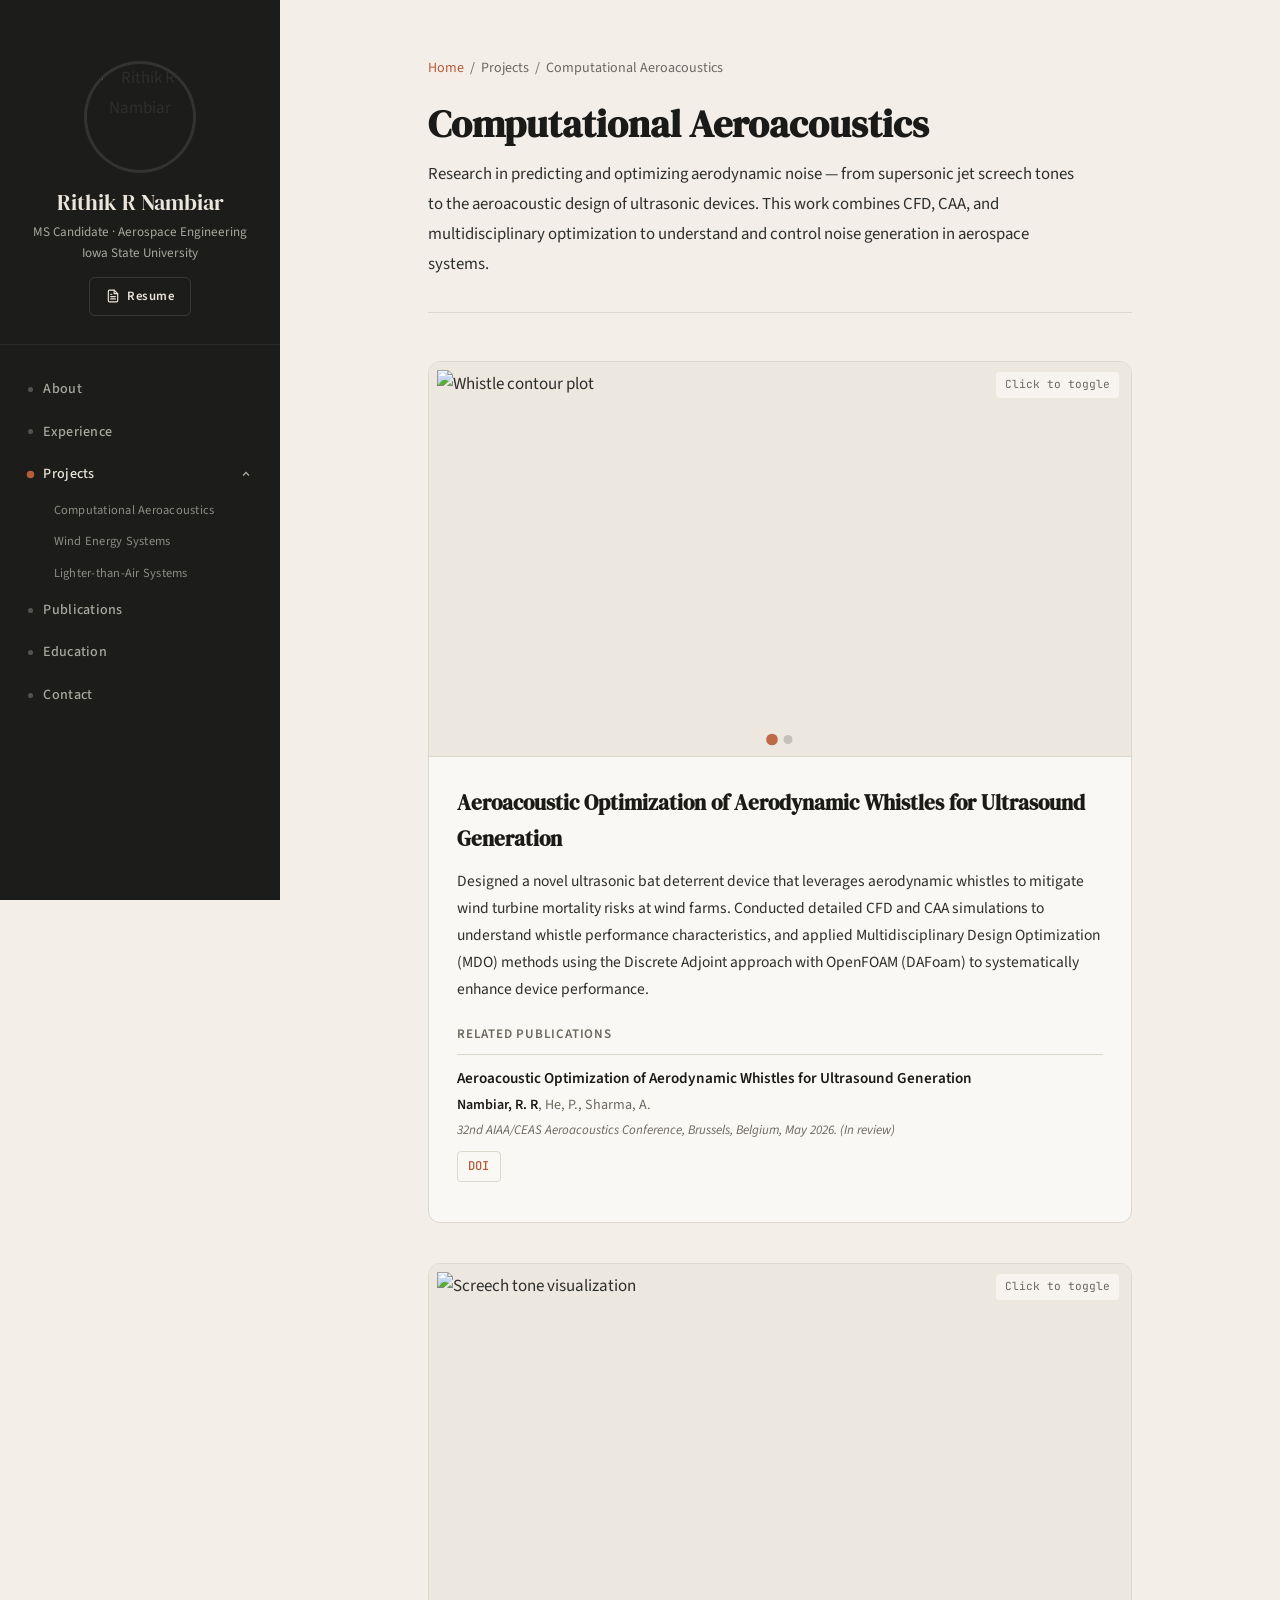
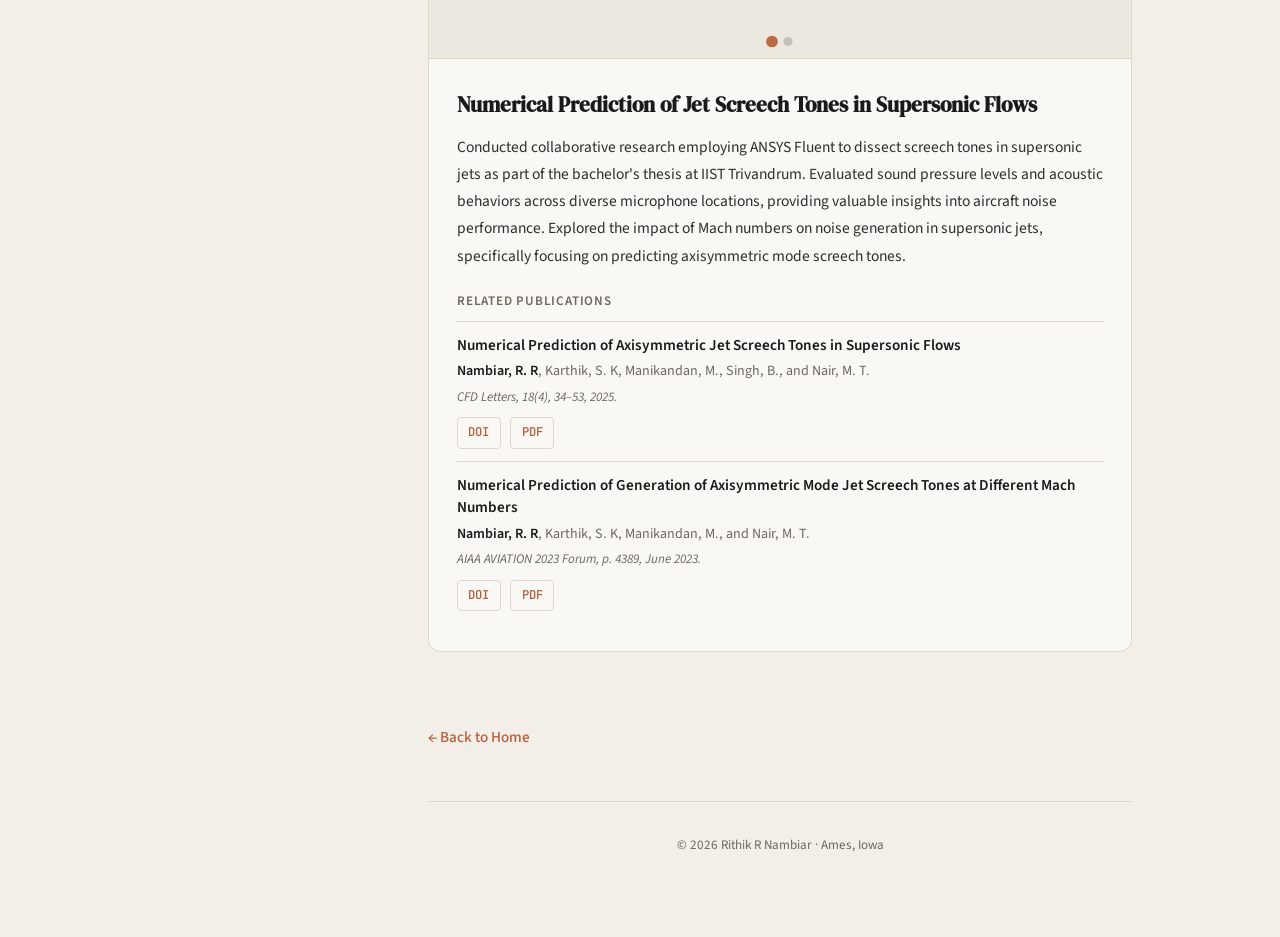
==== projects/computational-aeroacoustics.html @ 8e3539eb "Update sidebar navigation links Removed 'News', 'Thesis', 'Skills', and 'Ask Me Anything' links from" ====
<!DOCTYPE html>
<html lang="en">
<head>
    <meta charset="UTF-8">
    <meta name="viewport" content="width=device-width, initial-scale=1.0">
    <title>Computational Aeroacoustics · Rithik R Nambiar</title>
    <meta name="description" content="Research in computational aeroacoustics — jet screech tone prediction and aeroacoustic optimization of ultrasonic devices.">
    <link rel="preconnect" href="https://fonts.googleapis.com">
    <link rel="preconnect" href="https://fonts.gstatic.com" crossorigin>
    <link href="https://fonts.googleapis.com/css2?family=DM+Serif+Display&family=Source+Sans+3:wght@300;400;500;600;700&family=JetBrains+Mono:wght@400;500&display=swap" rel="stylesheet">
    <link rel="stylesheet" href="../assets/css/style.css">
</head>
<body>

<div class="mobile-header">
    <button class="hamburger" onclick="toggleSidebar()" aria-label="Toggle navigation"><span></span><span></span><span></span></button>
    <span class="mobile-name">Rithik R Nambiar</span>
</div>
<div class="overlay" id="overlay" onclick="toggleSidebar()"></div>

<aside class="sidebar" id="sidebar">
    <div class="sidebar-header">
        <img src="../assets/img/profile.png" alt="Rithik R Nambiar" class="sidebar-photo" width="96" height="96">
        <div class="sidebar-name">Rithik R Nambiar</div>
        <div class="sidebar-title">MS Candidate · Aerospace Engineering<br>Iowa State University</div>
        <a href="../assets/pdf/Rithik_Resume.pdf" target="_blank" rel="noopener" class="sidebar-resume">
            <svg viewBox="0 0 24 24" fill="none" stroke="currentColor" stroke-width="2" stroke-linecap="round" stroke-linejoin="round"><path d="M14 2H6a2 2 0 0 0-2 2v16a2 2 0 0 0 2 2h12a2 2 0 0 0 2-2V8z"/><polyline points="14 2 14 8 20 8"/><line x1="16" y1="13" x2="8" y2="13"/><line x1="16" y1="17" x2="8" y2="17"/><polyline points="10 9 9 9 8 9"/></svg>
            Resume
        </a>
    </div>
    <nav class="sidebar-nav">
        <a href="../index.html#about" onclick="closeSidebar()">About</a>
        <a href="../index.html#experience" onclick="closeSidebar()">Experience</a>
        <div class="sidebar-nav-group open">
            <a class="sidebar-nav-toggle" onclick="this.parentElement.classList.toggle('open')">
                Projects
                <svg class="chevron" viewBox="0 0 24 24" fill="none" stroke="currentColor" stroke-width="2.5"><polyline points="6 9 12 15 18 9"/></svg>
            </a>
            <div class="sidebar-nav-children">
                <a href="computational-aeroacoustics.html">Computational Aeroacoustics</a>
                <a href="wind-energy-systems.html">Wind Energy Systems</a>
                <a href="lighter-than-air-systems.html">Lighter-than-Air Systems</a>
            </div>
        </div>
        <a href="../index.html#publications" onclick="closeSidebar()">Publications</a>
        <a href="../index.html#education" onclick="closeSidebar()">Education</a>
        <a href="../index.html#contact" onclick="closeSidebar()">Contact</a>
    </nav>
</aside>

<div class="main">
<div class="content">

    <div class="project-hero">
        <div class="breadcrumb"><a href="../index.html">Home</a> &nbsp;/&nbsp; Projects &nbsp;/&nbsp; Computational Aeroacoustics</div>
        <h1>Computational Aeroacoustics</h1>
        <p>Research in predicting and optimizing aerodynamic noise — from supersonic jet screech tones to the aeroacoustic design of ultrasonic devices. This work combines CFD, CAA, and multidisciplinary optimization to understand and control noise generation in aerospace systems.</p>
    </div>

    <!-- ── Project 1: Whistle Optimization ── -->
    <div class="project-card">
        <div class="img-carousel" onclick="toggleCarousel(this)">
            <img src="../assets/img/whistle_cont.png" alt="Whistle contour plot" class="active" loading="lazy">
            <img src="../assets/img/whistle_psd.png" alt="Whistle PSD analysis" loading="lazy">
            <span class="img-carousel-hint">Click to toggle</span>
            <div class="img-carousel-indicator">
                <span class="img-carousel-dot active"></span>
                <span class="img-carousel-dot"></span>
            </div>
        </div>
        <div class="project-card-body">
            <h3>Aeroacoustic Optimization of Aerodynamic Whistles for Ultrasound Generation</h3>
            <p>Designed a novel ultrasonic bat deterrent device that leverages aerodynamic whistles to mitigate wind turbine mortality risks at wind farms. Conducted detailed CFD and CAA simulations to understand whistle performance characteristics, and applied Multidisciplinary Design Optimization (MDO) methods using the Discrete Adjoint approach with OpenFOAM (DAFoam) to systematically enhance device performance.</p>

            <h4>Related Publications</h4>
            <div class="project-pub">
                <div class="pub-title">Aeroacoustic Optimization of Aerodynamic Whistles for Ultrasound Generation</div>
                <div class="pub-authors"><strong>Nambiar, R. R</strong>, He, P., Sharma, A.</div>
                <div class="pub-venue">32nd AIAA/CEAS Aeroacoustics Conference, Brussels, Belgium, May 2026. (In review)</div>
                <div class="pub-links">
                    <a href="#" title="DOI pending">DOI</a>
                </div>
            </div>
        </div>
    </div>

    <!-- ── Project 2: Jet Screech Tones ── -->
    <div class="project-card">
        <div class="img-carousel" onclick="toggleCarousel(this)">
            <img src="../assets/img/screechtones.png" alt="Screech tone visualization" class="active" loading="lazy">
            <img src="../assets/img/spectralplot.png" alt="Spectral analysis plot" loading="lazy">
            <span class="img-carousel-hint">Click to toggle</span>
            <div class="img-carousel-indicator">
                <span class="img-carousel-dot active"></span>
                <span class="img-carousel-dot"></span>
            </div>
        </div>
        <div class="project-card-body">
            <h3>Numerical Prediction of Jet Screech Tones in Supersonic Flows</h3>
            <p>Conducted collaborative research employing ANSYS Fluent to dissect screech tones in supersonic jets as part of the bachelor's thesis at IIST Trivandrum. Evaluated sound pressure levels and acoustic behaviors across diverse microphone locations, providing valuable insights into aircraft noise performance. Explored the impact of Mach numbers on noise generation in supersonic jets, specifically focusing on predicting axisymmetric mode screech tones.</p>

            <h4>Related Publications</h4>
            <div class="project-pub">
                <div class="pub-title">Numerical Prediction of Axisymmetric Jet Screech Tones in Supersonic Flows</div>
                <div class="pub-authors"><strong>Nambiar, R. R</strong>, Karthik, S. K, Manikandan, M., Singh, B., and Nair, M. T.</div>
                <div class="pub-venue">CFD Letters, 18(4), 34–53, 2025.</div>
                <div class="pub-links">
                    <a href="https://doi.org/10.37934/cfdl.18.4.3453" target="_blank" rel="noopener">DOI</a>
                    <a href="../assets/pdf/nambiar-2025-jet-screech-cfd-letters.pdf" target="_blank" rel="noopener">PDF</a>
                </div>
            </div>
            <div class="project-pub">
                <div class="pub-title">Numerical Prediction of Generation of Axisymmetric Mode Jet Screech Tones at Different Mach Numbers</div>
                <div class="pub-authors"><strong>Nambiar, R. R</strong>, Karthik, S. K, Manikandan, M., and Nair, M. T.</div>
                <div class="pub-venue">AIAA AVIATION 2023 Forum, p. 4389, June 2023.</div>
                <div class="pub-links">
                    <a href="https://doi.org/10.2514/6.2023-4389" target="_blank" rel="noopener">DOI</a>
                    <a href="../assets/pdf/nambiar-2023-jet-screech-aiaa.pdf" target="_blank" rel="noopener">PDF</a>
                </div>
            </div>
        </div>
    </div>

    <a href="../index.html" class="back-link">&larr; Back to Home</a>
    <div class="footer">&copy; 2026 Rithik R Nambiar · Ames, Iowa</div>
</div>
</div>

<script>
function toggleSidebar(){document.getElementById('sidebar').classList.toggle('open');document.getElementById('overlay').classList.toggle('open')}
function closeSidebar(){document.getElementById('sidebar').classList.remove('open');document.getElementById('overlay').classList.remove('open')}

function toggleCarousel(el) {
    var imgs = el.querySelectorAll('img');
    var dots = el.querySelectorAll('.img-carousel-dot');
    var currentIndex = -1;

    for (var i = 0; i < imgs.length; i++) {
        if (imgs[i].classList.contains('active')) {
            currentIndex = i;
            break;
        }
    }

    var nextIndex = (currentIndex + 1) % imgs.length;

    for (var i = 0; i < imgs.length; i++) {
        imgs[i].classList.remove('active');
        dots[i].classList.remove('active');
    }

    imgs[nextIndex].classList.add('active');
    dots[nextIndex].classList.add('active');
}
</script>
</body>
</html>
---- assets/css/style.css ----
:root {
    --sidebar-w: 280px;
    --bg: #F3EFE8;
    --bg-warm: #EDE8DF;
    --sidebar-bg: #1C1C1A;
    --sidebar-text: #A8A8A0;
    --sidebar-accent: #EBE6DC;
    --text: #2E2E2C;
    --text-muted: #6B6860;
    --heading: #1A1A18;
    --accent: #B85C38;
    --accent-light: #F2E7DD;
    --border: #DDD8CE;
    --card-bg: #FAF8F4;
    --tag-bg: #EBE7DF;
    --link: #B85C38;
    --serif: 'DM Serif Display', Georgia, serif;
    --sans: 'Source Sans 3', -apple-system, sans-serif;
    --mono: 'JetBrains Mono', monospace;
}

*, *::before, *::after { margin: 0; padding: 0; box-sizing: border-box; }
html { scroll-behavior: smooth; scroll-padding-top: 2rem; }

body {
    font-family: var(--sans);
    color: var(--text);
    background: var(--bg);
    line-height: 1.75;
    font-size: 17px;
    -webkit-font-smoothing: antialiased;
}

::selection { background: var(--accent); color: #fff; }
a { color: var(--link); }

img {
    max-width: 100%;
    height: auto;
    display: block;
}

/* ─── SIDEBAR ─── */
.sidebar {
    position: fixed;
    top: 0; left: 0;
    width: var(--sidebar-w);
    height: 100vh;
    background: var(--sidebar-bg);
    display: flex;
    flex-direction: column;
    z-index: 100;
    overflow-y: auto;
}

.sidebar::-webkit-scrollbar { width: 3px; }
.sidebar::-webkit-scrollbar-thumb { background: rgba(255,255,255,0.1); border-radius: 4px; }

.sidebar-header {
    padding: 3.8rem 1.75rem 1.75rem;
    border-bottom: 1px solid rgba(255,255,255,0.06);
    text-align: center;
}

.sidebar-photo {
    width: 112px;
    height: 112px;
    border-radius: 50%;
    object-fit: cover;
    object-position: center top;
    margin: 0 auto 1rem;
    display: block;
    border: 3px solid rgba(255,255,255,0.1);
    background: var(--sidebar-bg);
    aspect-ratio: 1 / 1;
}

.sidebar-name {
    font-family: var(--serif);
    font-size: 1.35rem;
    color: var(--sidebar-accent);
    line-height: 1.3;
}

.sidebar-title {
    font-size: 0.82rem;
    color: var(--sidebar-text);
    margin-top: 0.35rem;
    line-height: 1.55;
}

.sidebar-resume {
    display: inline-flex;
    align-items: center;
    gap: 0.45rem;
    margin-top: 0.85rem;
    padding: 0.45rem 1rem;
    border: 1px solid rgba(255,255,255,0.12);
    border-radius: 6px;
    color: var(--sidebar-accent);
    text-decoration: none;
    font-size: 0.8rem;
    font-weight: 600;
    letter-spacing: 0.04em;
    transition: all 0.2s;
}

.sidebar-resume:hover {
    background: rgba(255,255,255,0.06);
    border-color: rgba(255,255,255,0.2);
    color: #fff;
}

.sidebar-resume svg { width: 14px; height: 14px; flex-shrink: 0; }

.sidebar-nav { padding: 1.5rem 1.75rem; flex: 1; }

.sidebar-nav a {
    display: flex;
    align-items: center;
    gap: 0.65rem;
    padding: 0.55rem 0;
    color: var(--sidebar-text);
    text-decoration: none;
    font-size: 0.88rem;
    font-weight: 500;
    letter-spacing: 0.02em;
    transition: color 0.2s;
}

.sidebar-nav a::before {
    content: '';
    width: 5px; height: 5px;
    border-radius: 50%;
    background: var(--sidebar-text);
    opacity: 0.4;
    transition: all 0.25s;
    flex-shrink: 0;
}

.sidebar-nav a:hover,
.sidebar-nav a.active { color: var(--sidebar-accent); }

.sidebar-nav a:hover::before,
.sidebar-nav a.active::before {
    background: var(--accent);
    opacity: 1;
    transform: scale(1.5);
}

.sidebar-links {
    padding: 1.25rem 1.75rem 2rem;
    border-top: 1px solid rgba(255,255,255,0.06);
    display: flex;
    flex-wrap: wrap;
    gap: 0.85rem;
}

.sidebar-links a {
    color: var(--sidebar-text);
    text-decoration: none;
    font-size: 0.76rem;
    font-weight: 500;
    letter-spacing: 0.05em;
    text-transform: uppercase;
    transition: color 0.2s;
}

.sidebar-links a:hover { color: var(--sidebar-accent); }

/* ─── MAIN ─── */
.main { margin-left: var(--sidebar-w); min-height: 100vh; }

.content {
    max-width: 800px;
    padding: 3.5rem 3rem 5rem;
    margin: 0 auto;
}

section { margin-bottom: 4.5rem; }
section:last-child { margin-bottom: 2rem; }

.section-title {
    font-family: var(--serif);
    font-size: 1.9rem;
    color: var(--heading);
    margin-bottom: 1.75rem;
    letter-spacing: -0.02em;
    position: relative;
    padding-bottom: 0.75rem;
}

.section-title::after {
    content: '';
    position: absolute;
    bottom: 0; left: 0;
    width: 36px; height: 2.5px;
    background: var(--accent);
    border-radius: 2px;
}

/* ─── HERO ─── */
.hero {
    margin-bottom: 4.5rem;
    padding-bottom: 3rem;
    border-bottom: 1px solid var(--border);
}

.hero h1 {
    font-family: var(--serif);
    font-size: 3rem;
    color: var(--heading);
    line-height: 1.12;
    letter-spacing: -0.03em;
    margin-bottom: 0.6rem;
}

.hero-subtitle {
    font-size: 1.1rem;
    color: var(--text-muted);
    margin-bottom: 1.5rem;
}

.hero-about {
    font-size: 1.05rem;
    line-height: 1.85;
    color: var(--text);
    max-width: 660px;
}

.hero-about a {
    color: var(--link);
    text-decoration: underline;
    text-underline-offset: 3px;
    text-decoration-thickness: 1px;
}

.hero-about a:hover { text-decoration-thickness: 2px; }

.research-link {
    color: var(--link);
    text-decoration: underline;
    text-underline-offset: 3px;
    text-decoration-thickness: 1px;
    font-weight: 500;
}

.research-link:hover { text-decoration-thickness: 2px; }

/* ─── NEWS ─── */
.news-item {
    display: flex;
    gap: 1rem;
    padding: 0.75rem 0;
    font-size: 0.97rem;
    line-height: 1.65;
    border-bottom: 1px solid var(--border);
}

.news-item:last-child { border-bottom: none; }

.news-date {
    flex-shrink: 0;
    color: var(--text-muted);
    font-family: var(--mono);
    font-size: 0.8rem;
    padding-top: 0.15rem;
    min-width: 110px;
}

.news-emoji { flex-shrink: 0; font-size: 1.05rem; }
.news-text { color: var(--text); }
.news-text a { color: var(--link); text-decoration: underline; text-underline-offset: 2px; }

/* ─── EXPERIENCE ─── */
.exp-item {
    padding: 1.5rem 0;
    border-bottom: 1px solid var(--border);
    display: flex;
    gap: 1.25rem;
    align-items: flex-start;
}

.exp-item:first-child { padding-top: 0; }
.exp-item:last-child { border-bottom: none; }

.exp-logo {
    width: 50px; height: 50px;
    border-radius: 10px;
    object-fit: contain;
    flex-shrink: 0;
    margin-top: 2px;
    border: 1px solid var(--border);
    background: var(--card-bg);
    padding: 5px;
    aspect-ratio: 1 / 1;
}

.exp-body { flex: 1; min-width: 0; }

.exp-header {
    display: flex;
    justify-content: space-between;
    align-items: baseline;
    flex-wrap: wrap;
    gap: 0.5rem;
    margin-bottom: 0.15rem;
}

.exp-role { font-weight: 600; color: var(--heading); font-size: 1.05rem; }

.exp-date {
    font-family: var(--mono);
    font-size: 0.78rem;
    color: var(--text-muted);
    white-space: nowrap;
}

.exp-org {
    font-size: 0.95rem;
    color: var(--accent);
    margin-bottom: 0.7rem;
    font-weight: 500;
}

.exp-bullets { list-style: none; padding: 0; }

.exp-bullets li {
    position: relative;
    padding-left: 1.1rem;
    margin-bottom: 0.45rem;
    font-size: 0.97rem;
    line-height: 1.7;
}

.exp-bullets li::before {
    content: '–';
    position: absolute;
    left: 0;
    color: var(--accent);
    font-weight: 600;
}

/* ─── PUBLICATIONS ─── */
.pub-item {
    padding: 1.15rem 0;
    border-bottom: 1px solid var(--border);
    display: flex;
    gap: 0.9rem;
    align-items: flex-start;
}

.pub-item:last-child { border-bottom: none; }

.pub-number {
    font-family: var(--mono);
    font-size: 0.78rem;
    color: var(--text-muted);
    min-width: 24px;
    padding-top: 3px;
    text-align: right;
    flex-shrink: 0;
    font-weight: 500;
}

.pub-content { flex: 1; min-width: 0; }

.pub-title {
    font-weight: 600;
    color: var(--heading);
    font-size: 1rem;
    line-height: 1.5;
    margin-bottom: 0.3rem;
}

.pub-authors {
    font-size: 0.9rem;
    color: var(--text-muted);
    margin-bottom: 0.2rem;
    line-height: 1.5;
}

.pub-authors strong { color: var(--heading); font-weight: 600; }

.pub-venue {
    font-size: 0.88rem;
    color: var(--text-muted);
    font-style: italic;
    margin-bottom: 0.55rem;
}

.pub-links { display: flex; gap: 0.6rem; flex-wrap: wrap; }

.pub-links a {
    font-family: var(--mono);
    font-size: 0.76rem;
    color: var(--link);
    text-decoration: none;
    padding: 0.25rem 0.65rem;
    border: 1px solid var(--border);
    border-radius: 4px;
    transition: all 0.2s;
    font-weight: 500;
}

.pub-links a:hover {
    border-color: var(--accent);
    background: var(--accent-light);
}

/* ─── THESIS ─── */
.thesis-card {
    background: var(--card-bg);
    border: 1px solid var(--border);
    border-radius: 10px;
    padding: 1.5rem 1.75rem;
}

.thesis-degree {
    font-family: var(--mono);
    font-size: 0.76rem;
    text-transform: uppercase;
    letter-spacing: 0.06em;
    color: var(--accent);
    font-weight: 600;
    margin-bottom: 0.6rem;
}

.thesis-title {
    font-weight: 600;
    font-size: 1.05rem;
    color: var(--heading);
    margin-bottom: 0.35rem;
    line-height: 1.5;
}

.thesis-meta {
    font-size: 0.92rem;
    color: var(--text-muted);
    margin-bottom: 0.7rem;
    line-height: 1.55;
}

/* ─── EDUCATION ─── */
.edu-item {
    padding: 1.25rem 0;
    border-bottom: 1px solid var(--border);
    display: flex;
    gap: 1.25rem;
    align-items: flex-start;
}

.edu-item:first-child { padding-top: 0; }
.edu-item:last-child { border-bottom: none; }

.edu-logo {
    width: 50px; height: 50px;
    border-radius: 10px;
    object-fit: contain;
    flex-shrink: 0;
    margin-top: 2px;
    border: 1px solid var(--border);
    background: var(--card-bg);
    padding: 5px;
    aspect-ratio: 1 / 1;
}

.edu-body { flex: 1; min-width: 0; }

.edu-header {
    display: flex;
    justify-content: space-between;
    align-items: baseline;
    flex-wrap: wrap;
    gap: 0.5rem;
}

.edu-school { font-weight: 600; color: var(--heading); font-size: 1.05rem; }
.edu-date { font-family: var(--mono); font-size: 0.78rem; color: var(--text-muted); white-space: nowrap; }
.edu-degree { font-size: 0.97rem; color: var(--text); margin-top: 0.15rem; }
.edu-note { font-size: 0.9rem; color: var(--text-muted); margin-top: 0.15rem; }

/* ─── SKILLS ─── */
.skills-grid {
    display: grid;
    grid-template-columns: repeat(auto-fill, minmax(230px, 1fr));
    gap: 1.5rem;
}

.skill-group h4 {
    font-size: 0.8rem;
    text-transform: uppercase;
    letter-spacing: 0.08em;
    color: var(--text-muted);
    margin-bottom: 0.6rem;
    font-weight: 600;
}

.skill-tags { display: flex; flex-wrap: wrap; gap: 0.4rem; }

.skill-tag {
    font-size: 0.88rem;
    padding: 0.3rem 0.7rem;
    background: var(--tag-bg);
    border-radius: 5px;
    color: var(--text);
    border: 1px solid var(--border);
}

/* ─── CHAT ─── */
.chat-widget {
    background: var(--card-bg);
    border: 1px solid var(--border);
    border-radius: 12px;
    overflow: hidden;
    height: 420px;
    display: flex;
    flex-direction: column;
}

.chat-header {
    padding: 0.85rem 1.25rem;
    border-bottom: 1px solid var(--border);
    display: flex;
    align-items: center;
    gap: 0.6rem;
    background: var(--tag-bg);
}

.chat-header-dot { width: 8px; height: 8px; border-radius: 50%; background: #4CAF50; }
.chat-header-label { font-size: 0.88rem; font-weight: 600; color: var(--heading); }
.chat-header-sub { font-size: 0.76rem; color: var(--text-muted); margin-left: auto; font-family: var(--mono); }

.chat-messages {
    flex: 1; overflow-y: auto; padding: 1.25rem;
    display: flex; flex-direction: column; gap: 1rem;
}

.chat-messages::-webkit-scrollbar { width: 4px; }
.chat-messages::-webkit-scrollbar-thumb { background: var(--border); border-radius: 4px; }

.chat-msg { max-width: 82%; animation: msgIn 0.3s ease-out; }

@keyframes msgIn {
    from { opacity: 0; transform: translateY(6px); }
    to { opacity: 1; transform: translateY(0); }
}

.chat-msg.bot { align-self: flex-start; }
.chat-msg.user { align-self: flex-end; }

.chat-bubble { padding: 0.7rem 1.1rem; border-radius: 12px; font-size: 0.93rem; line-height: 1.55; }
.chat-msg.bot .chat-bubble { background: var(--tag-bg); color: var(--text); border-bottom-left-radius: 4px; }
.chat-msg.user .chat-bubble { background: var(--sidebar-bg); color: #fff; border-bottom-right-radius: 4px; }

.chat-typing { display: flex; gap: 4px; padding: 0.85rem 1rem; align-items: center; }
.chat-typing span { width: 6px; height: 6px; border-radius: 50%; background: var(--text-muted); animation: typeBounce 1.2s infinite ease-in-out; }
.chat-typing span:nth-child(2) { animation-delay: 0.15s; }
.chat-typing span:nth-child(3) { animation-delay: 0.3s; }

@keyframes typeBounce {
    0%, 80%, 100% { transform: scale(0.6); opacity: 0.4; }
    40% { transform: scale(1); opacity: 1; }
}

.chat-input-area { padding: 0.85rem 1.25rem; border-top: 1px solid var(--border); display: flex; gap: 0.65rem; align-items: flex-end; }

.chat-input {
    flex: 1; border: 1px solid var(--border); border-radius: 8px;
    padding: 0.6rem 0.9rem; font-family: var(--sans); font-size: 0.93rem;
    color: var(--heading); background: var(--bg); resize: none;
    max-height: 100px; min-height: 40px; line-height: 1.5; transition: border-color 0.2s;
}

.chat-input:focus { outline: none; border-color: var(--accent); }
.chat-input::placeholder { color: var(--text-muted); }

.chat-send {
    width: 40px; height: 40px; border-radius: 8px; border: none;
    background: var(--sidebar-bg); color: #fff; cursor: pointer;
    display: flex; align-items: center; justify-content: center; flex-shrink: 0;
    transition: background 0.2s, opacity 0.2s;
}

.chat-send:disabled { opacity: 0.35; cursor: default; }
.chat-send:not(:disabled):hover { background: var(--accent); }
.chat-send svg { width: 16px; height: 16px; }

/* ─── CONTACT ─── */
.contact-grid { display: grid; grid-template-columns: 1fr 1fr; gap: 1rem; }

.contact-card {
    display: flex; align-items: center; gap: 0.85rem;
    padding: 1.1rem 1.3rem; background: var(--card-bg);
    border: 1px solid var(--border); border-radius: 8px;
    text-decoration: none; color: var(--text); transition: all 0.2s;
}

.contact-card:hover { border-color: var(--accent); transform: translateY(-1px); box-shadow: 0 4px 12px rgba(0,0,0,0.05); }

.contact-icon { width: 38px; height: 38px; border-radius: 8px; background: var(--tag-bg); display: flex; align-items: center; justify-content: center; flex-shrink: 0; }
.contact-icon svg { width: 18px; height: 18px; color: var(--accent); }
.contact-label { font-size: 0.76rem; text-transform: uppercase; letter-spacing: 0.06em; color: var(--text-muted); font-weight: 600; }
.contact-value { font-size: 0.93rem; color: var(--heading); font-weight: 500; }

/* ─── FOOTER ─── */
.footer { margin-top: 3rem; padding-top: 2rem; border-top: 1px solid var(--border); font-size: 0.82rem; color: var(--text-muted); text-align: center; }

/* ─── MOBILE ─── */
.mobile-header {
    display: none; position: fixed; top: 0; left: 0; right: 0;
    height: 56px; background: var(--sidebar-bg); z-index: 200;
    align-items: center; padding: 0 1.25rem; gap: 0.85rem;
}

.hamburger { width: 36px; height: 36px; border: none; background: none; cursor: pointer; display: flex; flex-direction: column; justify-content: center; gap: 5px; padding: 6px; }
.hamburger span { display: block; width: 100%; height: 2px; background: var(--sidebar-accent); border-radius: 1px; }
.mobile-name { font-family: var(--serif); color: var(--sidebar-accent); font-size: 1.05rem; }
.overlay { display: none; position: fixed; inset: 0; background: rgba(0,0,0,0.5); z-index: 99; }
.overlay.open { display: block; }

@media (max-width: 860px) {
    .sidebar { transform: translateX(-100%); transition: transform 0.3s ease; }
    .sidebar.open { transform: translateX(0); }
    .mobile-header { display: flex; }
    .main { margin-left: 0; }
    .content { padding: 76px 1.25rem 3rem; }
    .hero h1 { font-size: 2.2rem; }
    .exp-header, .edu-header { flex-direction: column; }
    .contact-grid { grid-template-columns: 1fr; }
    .skills-grid { grid-template-columns: 1fr 1fr; }
    .exp-logo, .edu-logo { width: 40px; height: 40px; padding: 4px; }
}

@media (max-width: 480px) {
    .skills-grid { grid-template-columns: 1fr; }
    .news-item { flex-wrap: wrap; }
    .news-date { min-width: auto; }
}

/* ─── PROJECT PAGES ─── */
.project-hero { margin-bottom: 3rem; padding-bottom: 2rem; border-bottom: 1px solid var(--border); }
.project-hero .breadcrumb { font-size: 0.88rem; color: var(--text-muted); margin-bottom: 1.25rem; }
.project-hero .breadcrumb a { color: var(--link); text-decoration: none; }
.project-hero .breadcrumb a:hover { text-decoration: underline; }

.project-hero h1 {
    font-family: var(--serif);
    font-size: 2.3rem;
    color: var(--heading);
    line-height: 1.2;
    margin-bottom: 0.75rem;
}

.project-hero p { font-size: 1.05rem; color: var(--text); line-height: 1.8; max-width: 660px; }

.project-card {
    background: var(--card-bg);
    border: 1px solid var(--border);
    border-radius: 12px;
    overflow: hidden;
    margin-bottom: 2.5rem;
}

.project-card-body { padding: 1.75rem; }
.project-card-body h3 { font-family: var(--serif); font-size: 1.3rem; color: var(--heading); margin-bottom: 0.65rem; }
.project-card-body p { font-size: 0.97rem; line-height: 1.75; color: var(--text); margin-bottom: 1rem; }
.project-card-body h4 { font-size: 0.82rem; text-transform: uppercase; letter-spacing: 0.06em; color: var(--text-muted); font-weight: 600; margin-bottom: 0.5rem; margin-top: 1.25rem; }

.project-pub { padding: 0.75rem 0; border-top: 1px solid var(--border); }
.project-pub .pub-title { font-size: 0.95rem; }
.project-pub .pub-authors { font-size: 0.88rem; }
.project-pub .pub-venue { font-size: 0.82rem; }

/* ─── IMAGE CAROUSEL ─── */
.img-carousel {
    position: relative;
    width: 100%;
    aspect-ratio: 16 / 9;
    overflow: hidden;
    background: var(--bg-warm);
    border-bottom: 1px solid var(--border);
    cursor: pointer;
    user-select: none;
}

.img-carousel img {
    position: absolute;
    inset: 0;
    width: 100%;
    height: 100%;
    object-fit: contain;
    background: var(--bg-warm);
    padding: 0.5rem;
    opacity: 0;
    transition: opacity 0.4s ease;
    pointer-events: none;
}

.img-carousel img.active {
    opacity: 1;
    pointer-events: auto;
}

.img-carousel-indicator {
    position: absolute;
    bottom: 12px;
    left: 50%;
    transform: translateX(-50%);
    display: flex;
    gap: 7px;
    z-index: 2;
}

.img-carousel-dot {
    width: 9px; height: 9px;
    border-radius: 50%;
    background: var(--text-muted);
    opacity: 0.3;
    transition: opacity 0.25s, transform 0.25s;
}

.img-carousel-dot.active {
    opacity: 0.9;
    transform: scale(1.3);
    background: var(--accent);
}

.img-carousel-hint {
    position: absolute;
    top: 10px;
    right: 12px;
    font-family: var(--mono);
    font-size: 0.7rem;
    color: var(--text-muted);
    background: rgba(250,248,244,0.8);
    padding: 0.2rem 0.55rem;
    border-radius: 4px;
    pointer-events: none;
    z-index: 2;
}

.placeholder-img {
    width: 100%;
    aspect-ratio: 16 / 9;
    background: linear-gradient(135deg, var(--tag-bg) 0%, var(--border) 100%);
    display: flex;
    flex-direction: column;
    align-items: center;
    justify-content: center;
    color: var(--text-muted);
    font-size: 0.88rem;
    gap: 0.5rem;
    border-bottom: 1px solid var(--border);
}

.placeholder-img svg { width: 32px; height: 32px; opacity: 0.4; }

.back-link {
    display: inline-flex;
    align-items: center;
    gap: 0.4rem;
    color: var(--link);
    text-decoration: none;
    font-size: 0.95rem;
    font-weight: 500;
    margin-top: 2rem;
    transition: gap 0.2s;
}

.back-link:hover { gap: 0.65rem; }


/* ─── SIDEBAR PROJECTS DROPDOWN ─── */
.sidebar-nav-group {
    margin: 0;
}

.sidebar-nav-toggle {
    display: flex;
    align-items: center;
    gap: 0.65rem;
    padding: 0.55rem 0;
    color: var(--sidebar-text);
    text-decoration: none;
    font-size: 0.88rem;
    font-weight: 500;
    letter-spacing: 0.02em;
    cursor: pointer;
    transition: color 0.2s;
    width: 100%;
    position: relative;
}

.sidebar-nav-toggle::before {
    content: '';
    width: 5px; height: 5px;
    border-radius: 50%;
    background: var(--sidebar-text);
    opacity: 0.4;
    transition: all 0.25s;
    flex-shrink: 0;
}

.sidebar-nav-toggle:hover,
.sidebar-nav-group.open .sidebar-nav-toggle {
    color: var(--sidebar-accent);
}

.sidebar-nav-toggle:hover::before,
.sidebar-nav-group.open .sidebar-nav-toggle::before {
    background: var(--accent);
    opacity: 1;
    transform: scale(1.5);
}

.sidebar-nav-toggle .chevron {
    margin-left: auto;
    width: 12px; height: 12px;
    flex-shrink: 0;
    transition: transform 0.25s ease;
    opacity: 0.45;
}

.sidebar-nav-group.open .sidebar-nav-toggle .chevron {
    transform: rotate(180deg);
    opacity: 0.7;
}

.sidebar-nav-children {
    max-height: 0;
    overflow: hidden;
    transition: max-height 0.3s ease;
}

.sidebar-nav-group.open .sidebar-nav-children {
    max-height: 180px;
}

.sidebar-nav-children a {
    display: flex;
    align-items: center;
    gap: 0.5rem;
    padding: 0.3rem 0 0.3rem 1.6rem;
    color: var(--sidebar-text);
    text-decoration: none;
    font-size: 0.78rem;
    font-weight: 400;
    transition: color 0.2s;
    opacity: 0.8;
}

.sidebar-nav-children a::before {
    content: none;
}
.sidebar-nav-children a:hover {
    color: var(--sidebar-accent);
    opacity: 1;
}
/* ─── HONORS & AWARDS ─── */
.award-item {
    padding: 1.25rem 0;
    border-bottom: 1px solid var(--border);
    display: flex;
    gap: 1.1rem;
    align-items: flex-start;
}

.award-item:first-child { padding-top: 0; }
.award-item:last-child { border-bottom: none; }

.award-icon {
    width: 42px;
    height: 42px;
    border-radius: 10px;
    background: var(--accent-light);
    border: 1px solid var(--border);
    display: flex;
    align-items: center;
    justify-content: center;
    flex-shrink: 0;
    color: var(--accent);
    margin-top: 2px;
    aspect-ratio: 1 / 1;
}

.award-icon svg {
    width: 20px;
    height: 20px;
}

.award-body { flex: 1; min-width: 0; }

.award-header {
    display: flex;
    justify-content: space-between;
    align-items: baseline;
    flex-wrap: wrap;
    gap: 0.5rem;
    margin-bottom: 0.15rem;
}

.award-title {
    font-weight: 600;
    color: var(--heading);
    font-size: 1.02rem;
    line-height: 1.5;
}

.award-date {
    font-family: var(--mono);
    font-size: 0.78rem;
    color: var(--text-muted);
    white-space: nowrap;
    flex-shrink: 0;
}

.award-org {
    font-size: 0.93rem;
    color: var(--accent);
    font-weight: 500;
    margin-bottom: 0.35rem;
}

.award-note {
    font-size: 0.93rem;
    color: var(--text-muted);
    line-height: 1.65;
}

@media (max-width: 600px) {
    .award-header { flex-direction: column; align-items: flex-start; gap: 0.15rem; }
    .award-icon { width: 36px; height: 36px; }
    .award-icon svg { width: 18px; height: 18px; }
}
/* ─── SPOTLIGHT ─── */
.spotlight-intro {
    font-size: 0.97rem;
    color: var(--text-muted);
    margin-bottom: 1.25rem;
    line-height: 1.65;
    max-width: 660px;
}

.spotlight-card {
    background: var(--card-bg);
    border: 1px solid var(--border);
    border-radius: 12px;
    overflow: hidden;
}

.spotlight-stage {
    position: relative;
    width: 100%;
    aspect-ratio: 16 / 9;
    overflow: hidden;
    background: var(--bg-warm);
}

.spotlight-slide {
    position: absolute;
    inset: 0;
    opacity: 0;
    transition: opacity 0.6s ease;
    pointer-events: none;
}

.spotlight-slide.active {
    opacity: 1;
    pointer-events: auto;
}

.spotlight-slide img {
    width: 100%;
    height: 100%;
    object-fit: cover;
    display: block;
}

.spotlight-nav {
    position: absolute;
    top: 50%;
    transform: translateY(-50%);
    width: 36px;
    height: 36px;
    border-radius: 50%;
    border: none;
    background: rgba(28, 28, 26, 0.55);
    color: #fff;
    cursor: pointer;
    display: flex;
    align-items: center;
    justify-content: center;
    z-index: 3;
    transition: background 0.2s, transform 0.2s;
    backdrop-filter: blur(2px);
}

.spotlight-nav:hover {
    background: var(--accent);
    transform: translateY(-50%) scale(1.05);
}

.spotlight-nav.prev { left: 12px; }
.spotlight-nav.next { right: 12px; }
.spotlight-nav svg { width: 16px; height: 16px; }

.spotlight-dots {
    position: absolute;
    bottom: 12px;
    left: 50%;
    transform: translateX(-50%);
    display: flex;
    gap: 7px;
    z-index: 3;
    background: rgba(28, 28, 26, 0.35);
    padding: 5px 9px;
    border-radius: 999px;
    backdrop-filter: blur(2px);
}

.spotlight-dot {
    width: 8px;
    height: 8px;
    border-radius: 50%;
    background: rgba(255,255,255,0.55);
    cursor: pointer;
    border: none;
    padding: 0;
    transition: background 0.25s, transform 0.25s;
}

.spotlight-dot.active {
    background: var(--accent);
    transform: scale(1.35);
}

.spotlight-caption {
    padding: 1rem 1.3rem 1.1rem;
    font-size: 0.95rem;
    color: var(--text);
    line-height: 1.65;
    border-top: 1px solid var(--border);
    min-height: 56px;
}

.spotlight-caption-meta {
    font-family: var(--mono);
    font-size: 0.74rem;
    color: var(--accent);
    text-transform: uppercase;
    letter-spacing: 0.08em;
    font-weight: 600;
    margin-right: 0.55rem;
}

@media (max-width: 600px) {
    .spotlight-nav { width: 32px; height: 32px; }
    .spotlight-caption { font-size: 0.9rem; padding: 0.85rem 1rem; }
}
/* ─── TYPOGRAPHY REFINEMENTS ─── */

/* Fluid heading scale — smoother than fixed mobile breakpoints */
.hero h1 {
    font-size: clamp(2.2rem, 4.2vw, 3.1rem);
    line-height: 1.12;
}

.hero-subtitle {
    font-size: clamp(1.05rem, 1.4vw, 1.18rem);
}

.hero-about {
    font-size: clamp(1rem, 1.2vw, 1.1rem);
    line-height: 1.85;
}

.section-title {
    font-size: clamp(1.7rem, 2.4vw, 2.05rem);
}

.project-hero h1 {
    font-size: clamp(1.85rem, 3.2vw, 2.4rem);
}

/* Slight bumps on dense content blocks for desktop comfort */
.news-text { font-size: 1rem; }
.exp-bullets li { font-size: 1rem; }
.pub-title { font-size: 1.05rem; }
.edu-degree { font-size: 1rem; }

/* Mobile dial-back so the bumps don't crowd small screens */
@media (max-width: 600px) {
    .news-text { font-size: 0.95rem; }
    .exp-bullets li { font-size: 0.95rem; }
    .pub-title { font-size: 1rem; }
}
/* ─── FIELD NOTES ─── */
.fn-intro {
    font-size: 0.97rem;
    color: var(--text-muted);
    margin-bottom: 1.25rem;
    line-height: 1.65;
    max-width: 660px;
}

.fn-card {
    background: var(--card-bg);
    border: 1px solid var(--border);
    border-radius: 12px;
    overflow: hidden;
}

.fn-stage {
    position: relative;
    width: 100%;
    aspect-ratio: 3 / 2;
    overflow: hidden;
    background: var(--bg-warm);
}

.fn-slide {
    position: absolute;
    inset: 0;
    opacity: 0;
    transition: opacity 0.6s ease;
    pointer-events: none;
}

.fn-slide.active {
    opacity: 1;
    pointer-events: auto;
}

/* Blurred backdrop fills the empty space when image aspect ratio
   doesn't match the 3:2 frame — works for any upload. */
.fn-bg {
    position: absolute;
    inset: -8%;
    background-size: cover;
    background-position: center;
    filter: blur(28px) saturate(1.1) brightness(0.55);
    z-index: 0;
}

.fn-slide img {
    position: relative;
    width: 100%;
    height: 100%;
    object-fit: contain;
    display: block;
    z-index: 1;
}

.fn-nav {
    position: absolute;
    top: 50%;
    transform: translateY(-50%);
    width: 36px;
    height: 36px;
    border-radius: 50%;
    border: none;
    background: rgba(28, 28, 26, 0.55);
    color: #fff;
    cursor: pointer;
    display: flex;
    align-items: center;
    justify-content: center;
    z-index: 3;
    transition: background 0.2s, transform 0.2s;
    backdrop-filter: blur(2px);
    -webkit-backdrop-filter: blur(2px);
}

.fn-nav:hover {
    background: var(--accent);
    transform: translateY(-50%) scale(1.05);
}

.fn-nav.prev { left: 12px; }
.fn-nav.next { right: 12px; }
.fn-nav svg { width: 16px; height: 16px; }

.fn-dots {
    position: absolute;
    bottom: 12px;
    left: 50%;
    transform: translateX(-50%);
    display: flex;
    gap: 7px;
    z-index: 3;
    background: rgba(28, 28, 26, 0.4);
    padding: 5px 9px;
    border-radius: 999px;
    backdrop-filter: blur(2px);
    -webkit-backdrop-filter: blur(2px);
}

.fn-dot {
    width: 8px;
    height: 8px;
    border-radius: 50%;
    background: rgba(255, 255, 255, 0.55);
    cursor: pointer;
    border: none;
    padding: 0;
    transition: background 0.25s, transform 0.25s;
}

.fn-dot.active {
    background: var(--accent);
    transform: scale(1.35);
}

.fn-caption {
    padding: 1rem 1.3rem 1.1rem;
    font-size: 0.95rem;
    color: var(--text);
    line-height: 1.65;
    border-top: 1px solid var(--border);
    min-height: 56px;
}

.fn-caption-meta {
    font-family: var(--mono);
    font-size: 0.74rem;
    color: var(--accent);
    text-transform: uppercase;
    letter-spacing: 0.08em;
    font-weight: 600;
    margin-right: 0.55rem;
}

@media (max-width: 600px) {
    .fn-nav { width: 32px; height: 32px; }
    .fn-caption { font-size: 0.9rem; padding: 0.85rem 1rem; }
}
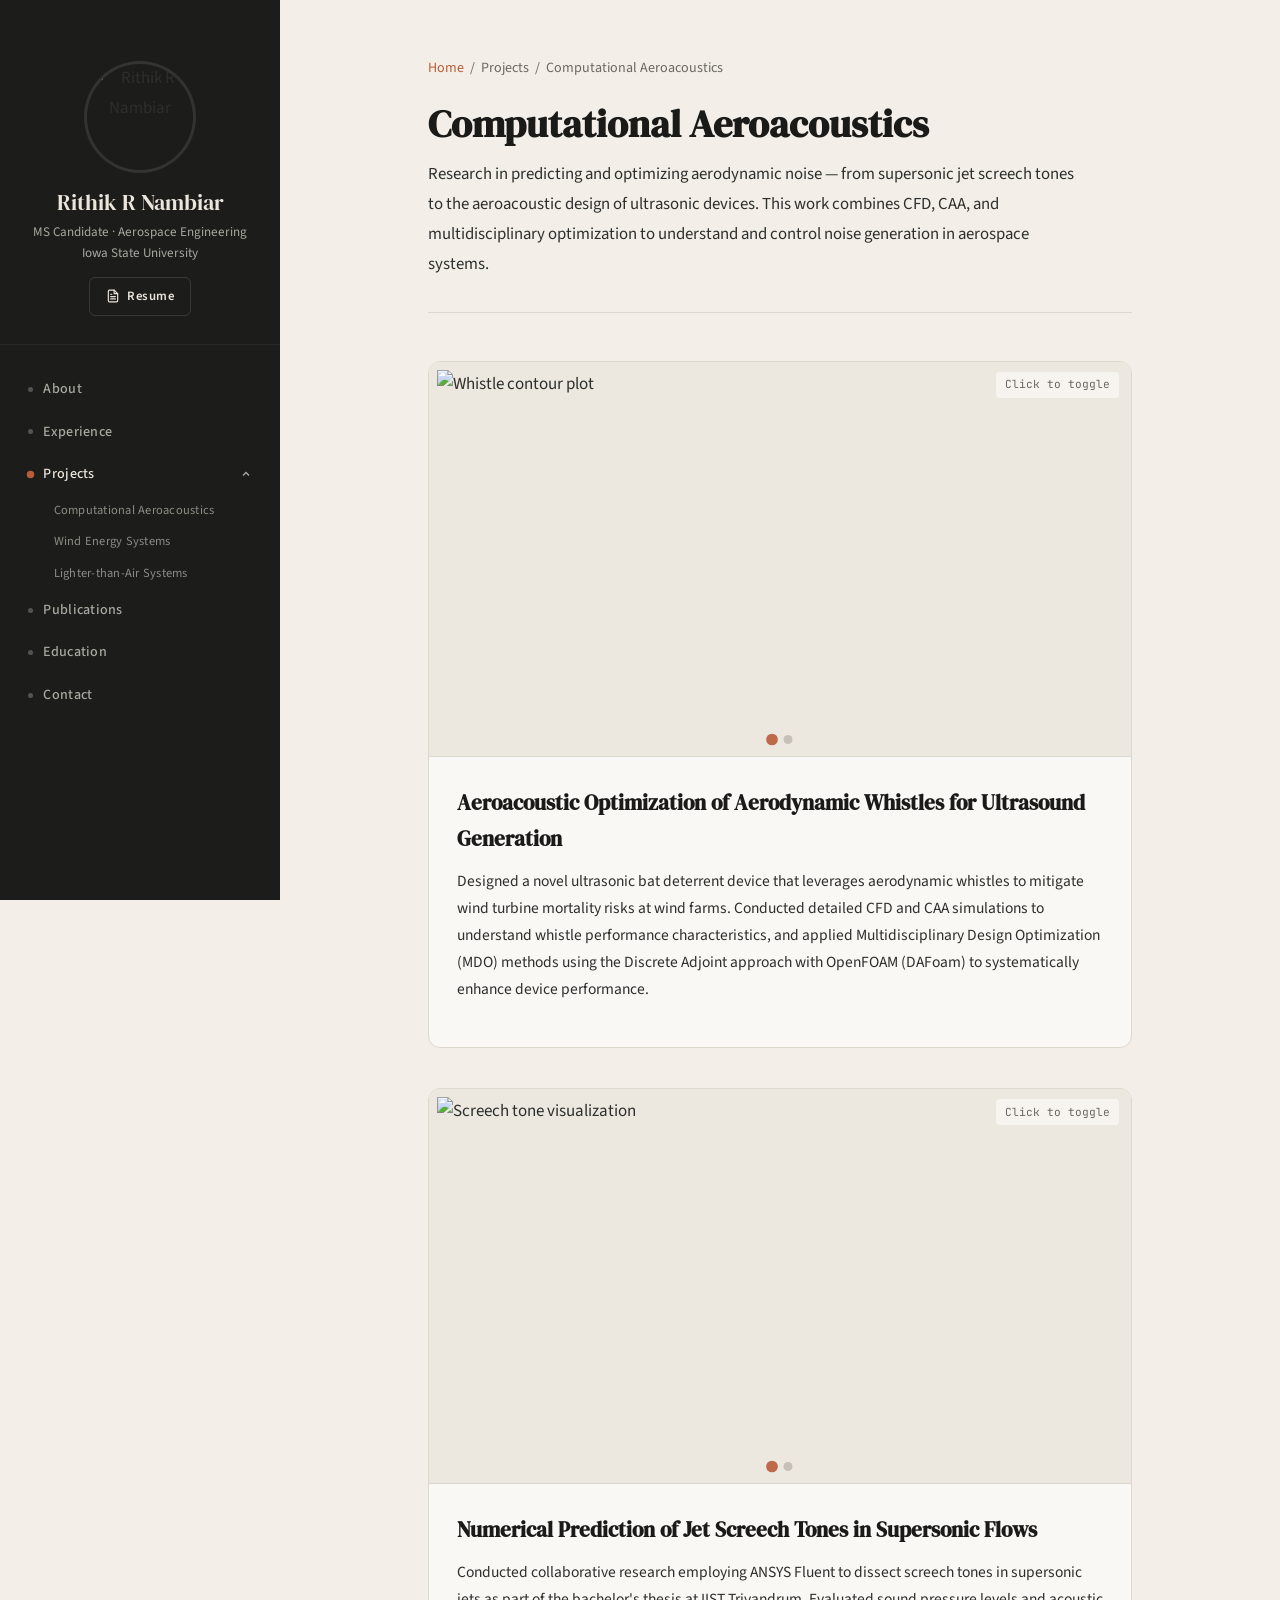
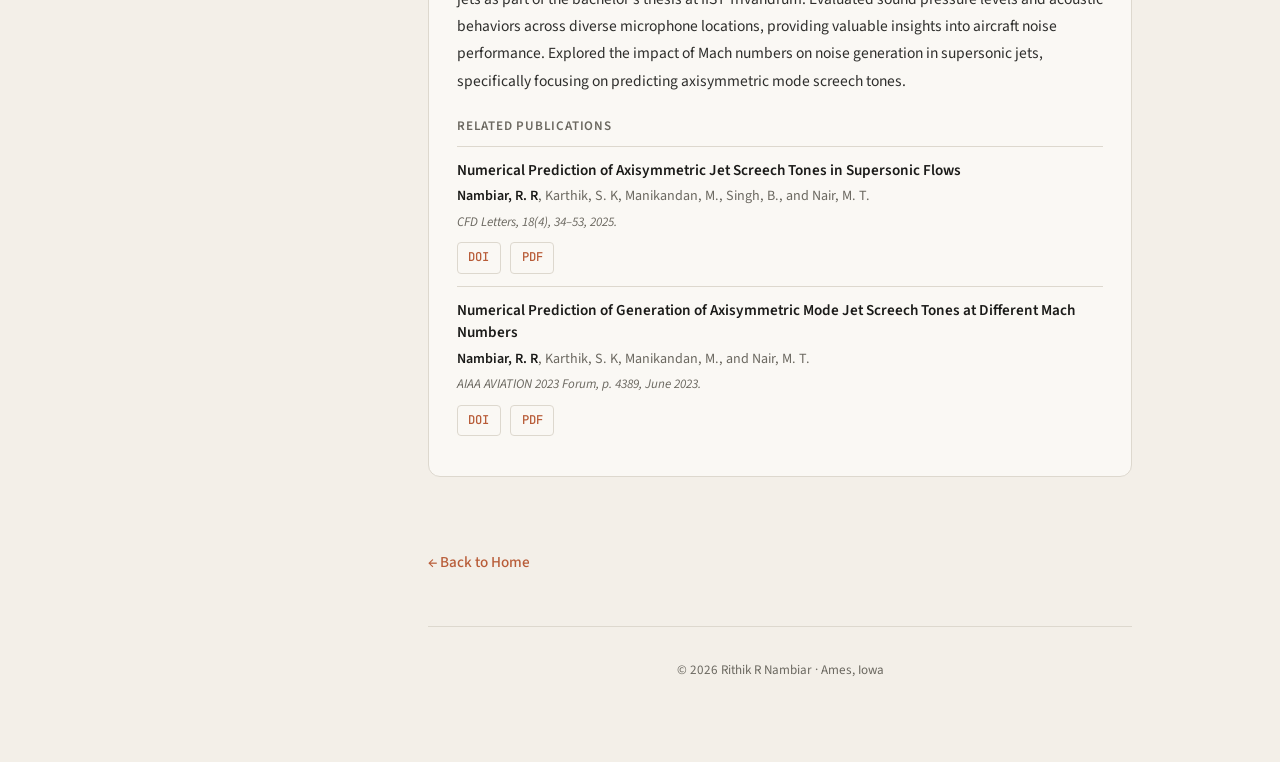
==== commit 8b1dc6c0: "Remove related publications from project overview Removed related publications section from the proj" ====
--- a/projects/computational-aeroacoustics.html
+++ b/projects/computational-aeroacoustics.html
@@ -23,7 +23,7 @@
         <img src="../assets/img/profile.png" alt="Rithik R Nambiar" class="sidebar-photo" width="96" height="96">
         <div class="sidebar-name">Rithik R Nambiar</div>
         <div class="sidebar-title">MS Candidate · Aerospace Engineering<br>Iowa State University</div>
-        <a href="../assets/pdf/Rithik_Resume.pdf" target="_blank" rel="noopener" class="sidebar-resume">
+        <a href="../assets/pdf/Rithikresume_Jun2026.pdf" target="_blank" rel="noopener" class="sidebar-resume">
             <svg viewBox="0 0 24 24" fill="none" stroke="currentColor" stroke-width="2" stroke-linecap="round" stroke-linejoin="round"><path d="M14 2H6a2 2 0 0 0-2 2v16a2 2 0 0 0 2 2h12a2 2 0 0 0 2-2V8z"/><polyline points="14 2 14 8 20 8"/><line x1="16" y1="13" x2="8" y2="13"/><line x1="16" y1="17" x2="8" y2="17"/><polyline points="10 9 9 9 8 9"/></svg>
             Resume
         </a>
@@ -71,16 +71,6 @@
         <div class="project-card-body">
             <h3>Aeroacoustic Optimization of Aerodynamic Whistles for Ultrasound Generation</h3>
             <p>Designed a novel ultrasonic bat deterrent device that leverages aerodynamic whistles to mitigate wind turbine mortality risks at wind farms. Conducted detailed CFD and CAA simulations to understand whistle performance characteristics, and applied Multidisciplinary Design Optimization (MDO) methods using the Discrete Adjoint approach with OpenFOAM (DAFoam) to systematically enhance device performance.</p>
-
-            <h4>Related Publications</h4>
-            <div class="project-pub">
-                <div class="pub-title">Aeroacoustic Optimization of Aerodynamic Whistles for Ultrasound Generation</div>
-                <div class="pub-authors"><strong>Nambiar, R. R</strong>, He, P., Sharma, A.</div>
-                <div class="pub-venue">32nd AIAA/CEAS Aeroacoustics Conference, Brussels, Belgium, May 2026. (In review)</div>
-                <div class="pub-links">
-                    <a href="#" title="DOI pending">DOI</a>
-                </div>
-            </div>
         </div>
     </div>
 
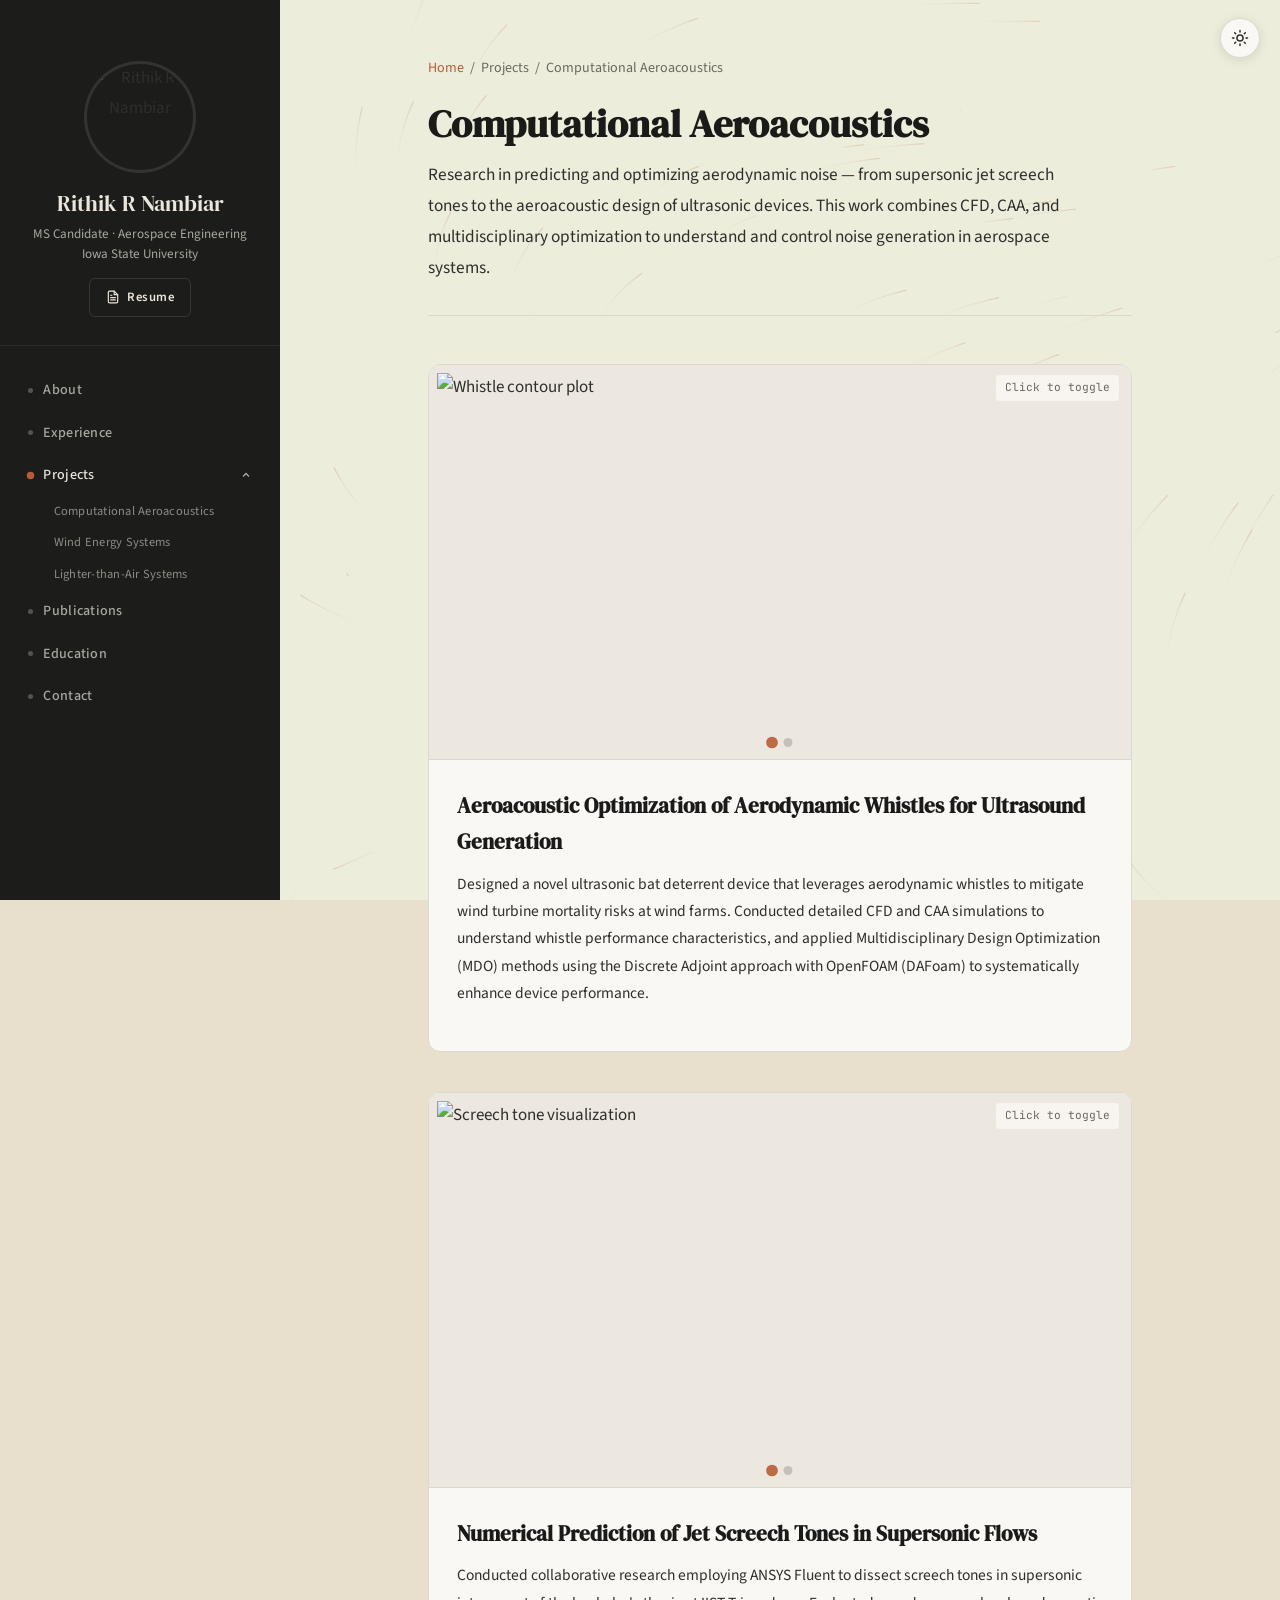
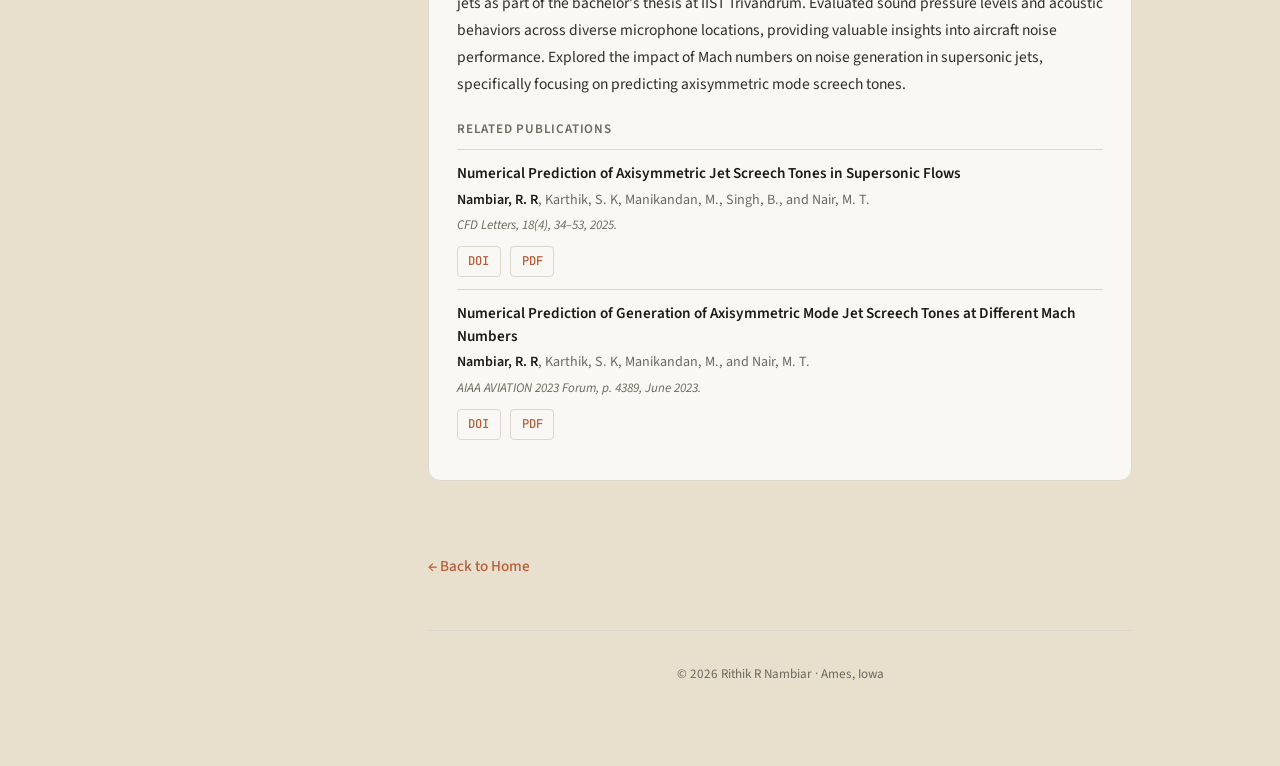
==== commit 7126c8b7: "Update computational-aeroacoustics.html" ====
--- a/projects/computational-aeroacoustics.html
+++ b/projects/computational-aeroacoustics.html
@@ -9,8 +9,20 @@
     <link rel="preconnect" href="https://fonts.gstatic.com" crossorigin>
     <link href="https://fonts.googleapis.com/css2?family=DM+Serif+Display&family=Source+Sans+3:wght@300;400;500;600;700&family=JetBrains+Mono:wght@400;500&display=swap" rel="stylesheet">
     <link rel="stylesheet" href="../assets/css/style.css">
+    <script>
+    (function(){try{var t=localStorage.getItem('theme')||(matchMedia('(prefers-color-scheme: dark)').matches?'dark':'light');if(t==='dark')document.documentElement.setAttribute('data-theme','dark');}catch(e){}})();
+    </script>
 </head>
 <body>
+
+<!-- Ambient flow field background -->
+<canvas id="flowField" class="flow-field" aria-hidden="true"></canvas>
+
+<!-- Theme toggle -->
+<button id="themeToggle" class="theme-toggle" aria-label="Toggle dark mode" title="Toggle theme">
+    <svg class="icon-sun" viewBox="0 0 24 24" fill="none" stroke="currentColor" stroke-width="2" stroke-linecap="round" stroke-linejoin="round"><circle cx="12" cy="12" r="4"/><path d="M12 2v2M12 20v2M4.9 4.9l1.4 1.4M17.7 17.7l1.4 1.4M2 12h2M20 12h2M6.3 17.7l-1.4 1.4M19.1 4.9l-1.4 1.4"/></svg>
+    <svg class="icon-moon" viewBox="0 0 24 24" fill="none" stroke="currentColor" stroke-width="2" stroke-linecap="round" stroke-linejoin="round"><path d="M21 12.8A9 9 0 1 1 11.2 3a7 7 0 0 0 9.8 9.8Z"/></svg>
+</button>
 
 <div class="mobile-header">
     <button class="hamburger" onclick="toggleSidebar()" aria-label="Toggle navigation"><span></span><span></span><span></span></button>
@@ -142,6 +154,85 @@
     imgs[nextIndex].classList.add('active');
     dots[nextIndex].classList.add('active');
 }
+
+/* ─── Theme toggle ─── */
+(function(){
+  const root = document.documentElement, btn = document.getElementById('themeToggle');
+  function apply(theme, animate){
+    if(animate){ root.classList.add('theme-transition'); setTimeout(() => root.classList.remove('theme-transition'), 420); }
+    theme === 'dark' ? root.setAttribute('data-theme','dark') : root.removeAttribute('data-theme');
+    try { localStorage.setItem('theme', theme); } catch(e){}
+    if(typeof refreshFlowColor === 'function') refreshFlowColor();
+  }
+  btn && btn.addEventListener('click', () => {
+    apply(root.getAttribute('data-theme') === 'dark' ? 'light' : 'dark', true);
+  });
+})();
+
+/* ─── Ambient flow field (airflow / streamlines) ─── */
+(function(){
+  const canvas = document.getElementById('flowField');
+  if(!canvas) return;
+  const ctx = canvas.getContext('2d');
+  const reduce = matchMedia('(prefers-reduced-motion: reduce)').matches;
+  let w, h, dpr, particles = [], raf, t = 0;
+  let strokeRGBA, fadeRGBA, clearOnce = true;
+
+  // ── tuning knobs ──
+  const SPEED = 1.2, COUNT_DESKTOP = 70, COUNT_MOBILE = 34, LIFE = 280;
+
+  function hexA(hex, a){
+    const m = (hex || '').replace('#','').match(/^([0-9a-f]{6})$/i);
+    let r = 184, g = 92, b = 56;
+    if(m){ const n = parseInt(m[1], 16); r = (n >> 16) & 255; g = (n >> 8) & 255; b = n & 255; }
+    return `rgba(${r},${g},${b},${a})`;
+  }
+  function readColors(){
+    const cs = getComputedStyle(document.documentElement);
+    const dark = document.documentElement.getAttribute('data-theme') === 'dark';
+    strokeRGBA = hexA(cs.getPropertyValue('--accent').trim(), dark ? 0.22 : 0.15);
+    fadeRGBA   = hexA(cs.getPropertyValue('--bg').trim(), 0.055);
+    clearOnce  = true;
+  }
+  window.refreshFlowColor = readColors;
+
+  function resize(){
+    dpr = Math.min(devicePixelRatio || 1, 2);
+    w = canvas.width  = innerWidth  * dpr;
+    h = canvas.height = innerHeight * dpr;
+    canvas.style.width  = innerWidth  + 'px';
+    canvas.style.height = innerHeight + 'px';
+    const count = innerWidth < 720 ? COUNT_MOBILE : COUNT_DESKTOP;
+    particles = Array.from({ length: count }, () => ({
+      x: Math.random() * w, y: Math.random() * h, life: Math.random() * LIFE
+    }));
+    clearOnce = true;
+  }
+  function step(){
+    if(clearOnce){ ctx.clearRect(0, 0, w, h); clearOnce = false; }
+    ctx.fillStyle = fadeRGBA; ctx.fillRect(0, 0, w, h);
+    ctx.strokeStyle = strokeRGBA; ctx.lineWidth = 1.1 * dpr; ctx.lineCap = 'round';
+    t += 0.0015;
+    for(const p of particles){
+      const a = (Math.sin(p.x * 0.0015 + t) + Math.cos(p.y * 0.0015 - t * 0.8)) * Math.PI;
+      const nx = p.x + Math.cos(a) * SPEED * dpr;
+      const ny = p.y + Math.sin(a) * SPEED * dpr;
+      ctx.beginPath(); ctx.moveTo(p.x, p.y); ctx.lineTo(nx, ny); ctx.stroke();
+      p.x = nx; p.y = ny; p.life--;
+      if(p.life < 0 || nx < 0 || nx > w || ny < 0 || ny > h){
+        p.x = Math.random() * w; p.y = Math.random() * h; p.life = LIFE;
+      }
+    }
+    raf = requestAnimationFrame(step);
+  }
+  readColors(); resize();
+  if(!reduce) raf = requestAnimationFrame(step);
+  let rt; addEventListener('resize', () => { clearTimeout(rt); rt = setTimeout(resize, 200); }, { passive: true });
+  document.addEventListener('visibilitychange', () => {
+    if(document.hidden) cancelAnimationFrame(raf);
+    else if(!reduce){ clearOnce = true; raf = requestAnimationFrame(step); }
+  });
+})();
 </script>
 </body>
 </html>
--- a/assets/css/style.css
+++ b/assets/css/style.css
@@ -1235,3 +1235,132 @@
     .fn-nav { width: 32px; height: 32px; }
     .fn-caption { font-size: 0.9rem; padding: 0.85rem 1rem; }
 }
+
+/* ════════ ENHANCEMENTS (append-only, overrides by source order) ════════ */
+
+/* Scroll progress bar */
+.scroll-progress {
+    position: fixed; top: 0; left: 0;
+    height: 3px; width: 0;
+    background: var(--accent);
+    z-index: 300;
+    transition: width 0.08s linear;
+}
+
+/* Hero entrance */
+.hero h1        { animation: heroIn 0.7s ease both; }
+.hero-subtitle  { animation: heroIn 0.7s 0.08s ease both; }
+.hero-about     { animation: heroIn 0.7s 0.16s ease both; }
+@keyframes heroIn { from { opacity: 0; transform: translateY(12px); } to { opacity: 1; transform: none; } }
+
+/* Reveal sections on scroll */
+.reveal { opacity: 0; transform: translateY(18px); transition: opacity 0.6s ease, transform 0.6s ease; }
+.reveal.visible { opacity: 1; transform: none; }
+
+/* Section-title underline draws in on reveal */
+.reveal .section-title::after { width: 0; transition: width 0.5s 0.15s ease; }
+.reveal.visible .section-title::after { width: 36px; }
+
+/* Interactive rows — experience / education / publications */
+.exp-item, .edu-item, .pub-item {
+    padding-left: 0.9rem;
+    border-left: 2px solid transparent;
+    border-radius: 0 8px 8px 0;
+    transition: border-color 0.25s ease, background 0.25s ease, transform 0.25s ease;
+}
+.exp-item:hover, .edu-item:hover, .pub-item:hover {
+    border-left-color: var(--accent);
+    background: var(--accent-light);
+    transform: translateX(3px);
+}
+
+/* News rows respond too */
+.news-item { transition: background 0.2s ease; border-radius: 6px; padding-left: 0.6rem; margin-left: -0.6rem; }
+.news-item:hover { background: var(--accent-light); }
+
+/* Skill tags lift */
+.skill-tag {
+    cursor: default;
+    transition: transform 0.18s ease, border-color 0.18s ease, background 0.18s ease, color 0.18s ease;
+}
+.skill-tag:hover {
+    border-color: var(--accent);
+    background: var(--accent-light);
+    color: var(--accent);
+    transform: translateY(-2px);
+}
+
+@media (prefers-reduced-motion: reduce) {
+    .reveal, .hero h1, .hero-subtitle, .hero-about { animation: none !important; opacity: 1 !important; transform: none !important; transition: none !important; }
+}
+
+/* ════════ FLUID TYPE (append-only) ════════ */
+.hero h1         { font-size: clamp(2rem, 1.3rem + 3.2vw, 3.25rem); line-height: 1.1; }
+.hero-subtitle   { font-size: clamp(1rem, 0.95rem + 0.4vw, 1.15rem); }
+.section-title   { font-size: clamp(1.5rem, 1.25rem + 1.1vw, 1.95rem); }
+.project-hero h1 { font-size: clamp(1.75rem, 1.4rem + 1.7vw, 2.4rem); }
+.hero-about,
+.project-hero p  { font-size: clamp(1rem, 0.97rem + 0.2vw, 1.08rem); }
+.sidebar-name    { font-size: clamp(1.2rem, 1.1rem + 0.4vw, 1.4rem); }
+.skill-tag, .news-text, .exp-bullets li, .pub-title { font-size: clamp(0.92rem, 0.9rem + 0.15vw, 1rem); }
+
+/* ════════ CHAT SUGGESTION CHIPS ════════ */
+.chat-suggestions { display: flex; flex-wrap: wrap; gap: 0.45rem; align-self: flex-start; max-width: 100%; }
+.chat-chip {
+    font-family: var(--sans); font-size: 0.82rem;
+    padding: 0.4rem 0.85rem; border: 1px solid var(--border);
+    background: var(--bg); color: var(--accent);
+    border-radius: 999px; cursor: pointer;
+    transition: background 0.18s, border-color 0.18s, transform 0.18s;
+}
+.chat-chip:hover { background: var(--accent-light); border-color: var(--accent); transform: translateY(-1px); }
+
+/* ════════ DARK THEME ════════ */
+:root[data-theme="dark"] {
+    --bg: #15140F;
+    --bg-warm: #1D1B16;
+    --sidebar-bg: #0E0D0B;
+    --sidebar-text: #9A968C;
+    --sidebar-accent: #EDE8DC;
+    --text: #DAD5C8;
+    --text-muted: #989384;
+    --heading: #F2EEE4;
+    --accent: #D67E54;
+    --accent-light: #2A2018;
+    --border: #332F27;
+    --card-bg: #1C1A15;
+    --tag-bg: #242019;
+    --link: #E89066;
+}
+:root[data-theme="dark"] .img-carousel-hint { background: rgba(20,19,15,0.8); }
+
+/* Smooth flip (only active during the toggle) */
+:root.theme-transition * {
+    transition: background-color .35s ease, border-color .35s ease, color .35s ease, fill .35s ease !important;
+}
+
+/* Toggle button */
+.theme-toggle {
+    position: fixed; top: 1.1rem; right: 1.25rem; z-index: 250;
+    width: 40px; height: 40px; border-radius: 50%;
+    border: 1px solid var(--border); background: var(--card-bg);
+    color: var(--text); cursor: pointer;
+    display: flex; align-items: center; justify-content: center;
+    box-shadow: 0 2px 12px rgba(0,0,0,0.10);
+    transition: transform .25s ease, border-color .2s, color .2s;
+}
+.theme-toggle:hover { transform: rotate(-18deg); border-color: var(--accent); color: var(--accent); }
+.theme-toggle svg { width: 18px; height: 18px; }
+.theme-toggle .icon-moon { display: none; }
+:root[data-theme="dark"] .theme-toggle .icon-sun { display: none; }
+:root[data-theme="dark"] .theme-toggle .icon-moon { display: block; }
+@media (max-width: 860px) { .theme-toggle { top: 9px; right: 12px; width: 38px; height: 38px; } }
+
+/* ════════ AMBIENT FLOW FIELD ════════ */
+.flow-field { position: fixed; inset: 0; width: 100%; height: 100%; z-index: 0; pointer-events: none; }
+.main { position: relative; z-index: 1; }
+
+/* ════════ SOFTER LIGHT BACKGROUND (append-only) ════════ */
+/* Warmer, calmer page tone so the flow field reads and it's gentler on the eyes.
+   Dark mode is unaffected — its [data-theme="dark"] rule has higher specificity. */
+:root { --bg: #E8DFCD; }
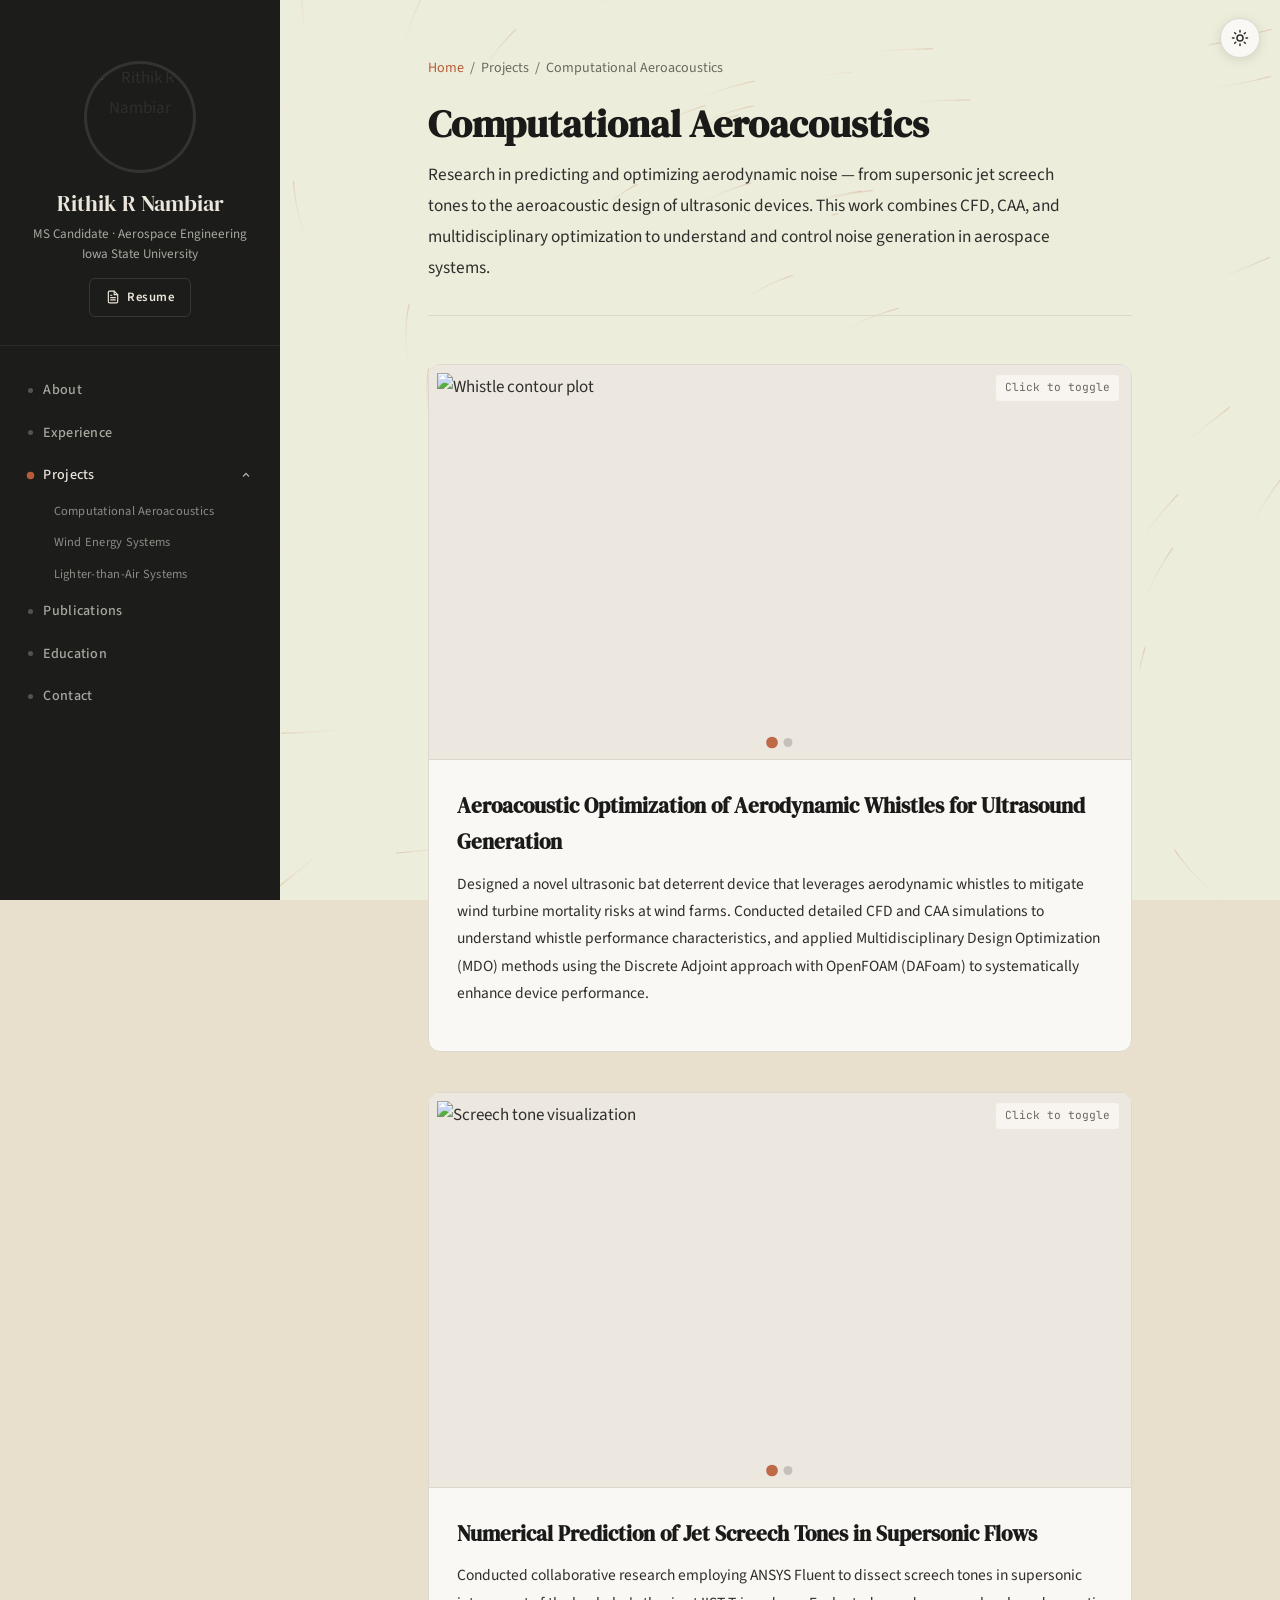
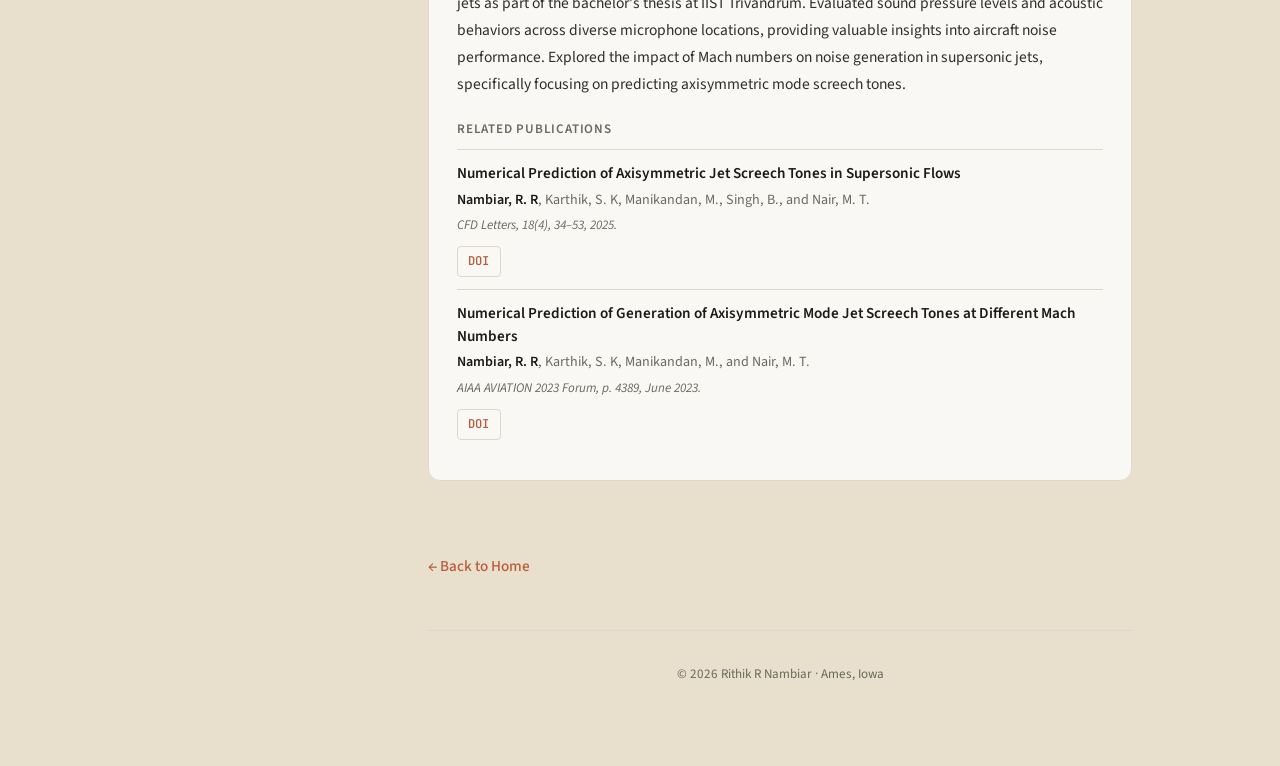
==== commit a2ec30e1: "Update computational-aeroacoustics.html" ====
--- a/projects/computational-aeroacoustics.html
+++ b/projects/computational-aeroacoustics.html
@@ -108,7 +108,6 @@
                 <div class="pub-venue">CFD Letters, 18(4), 34–53, 2025.</div>
                 <div class="pub-links">
                     <a href="https://doi.org/10.37934/cfdl.18.4.3453" target="_blank" rel="noopener">DOI</a>
-                    <a href="../assets/pdf/nambiar-2025-jet-screech-cfd-letters.pdf" target="_blank" rel="noopener">PDF</a>
                 </div>
             </div>
             <div class="project-pub">
@@ -117,7 +116,6 @@
                 <div class="pub-venue">AIAA AVIATION 2023 Forum, p. 4389, June 2023.</div>
                 <div class="pub-links">
                     <a href="https://doi.org/10.2514/6.2023-4389" target="_blank" rel="noopener">DOI</a>
-                    <a href="../assets/pdf/nambiar-2023-jet-screech-aiaa.pdf" target="_blank" rel="noopener">PDF</a>
                 </div>
             </div>
         </div>
--- a/assets/css/style.css
+++ b/assets/css/style.css
@@ -1308,7 +1308,7 @@
 .chat-suggestions { display: flex; flex-wrap: wrap; gap: 0.45rem; align-self: flex-start; max-width: 100%; }
 .chat-chip {
     font-family: var(--sans); font-size: 0.82rem;
-    padding: 0.4rem 0.85rem; border: 1px solid var(--border);
+    padding: 0.15rem 1.25rem 0.85rem; border: 1px solid var(--border);
     background: var(--bg); color: var(--accent);
     border-radius: 999px; cursor: pointer;
     transition: background 0.18s, border-color 0.18s, transform 0.18s;
